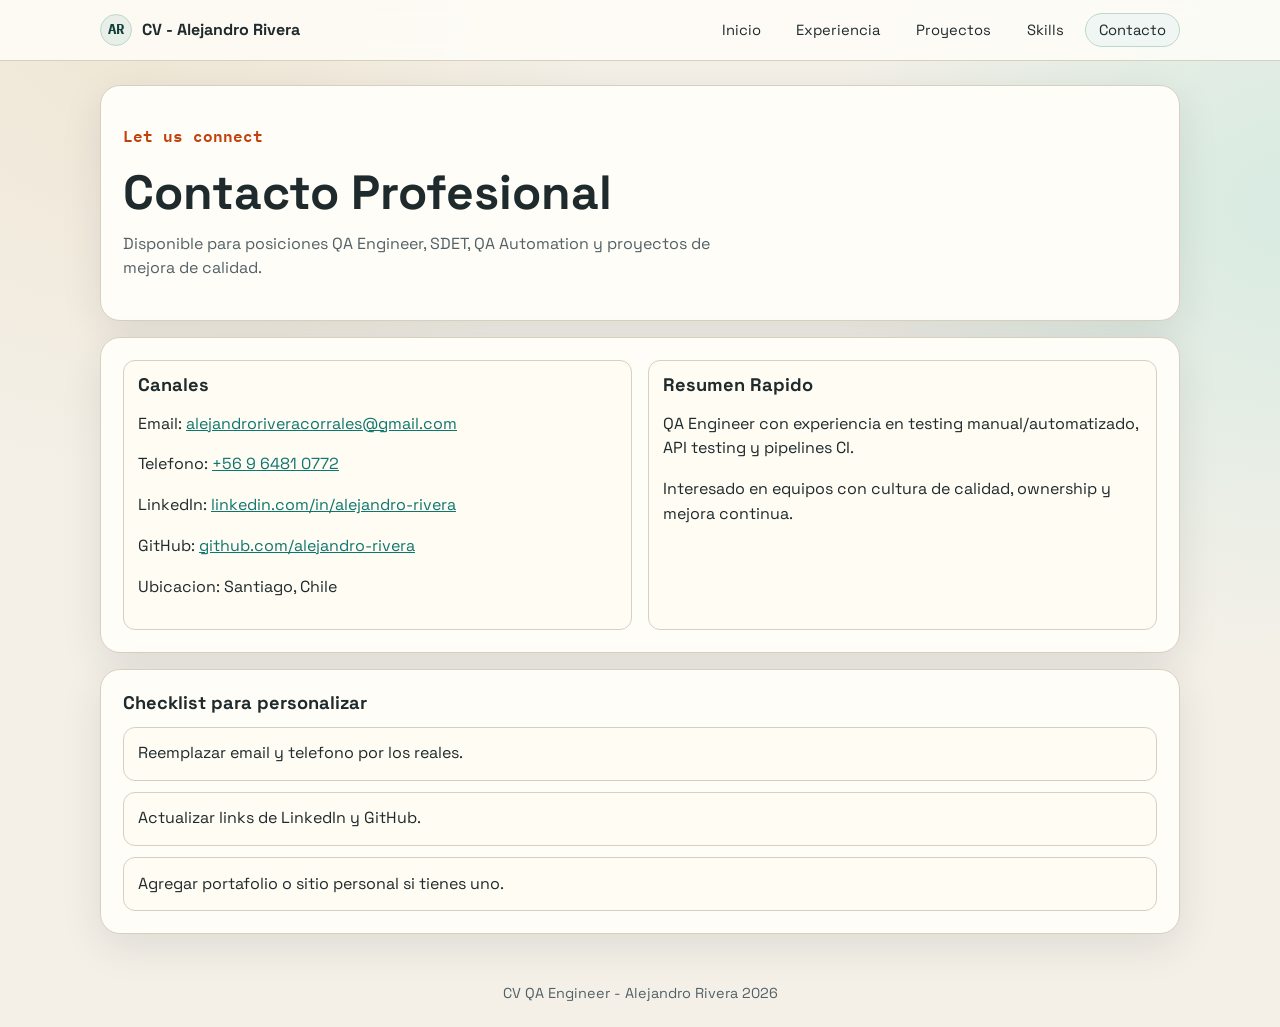
==== pages/contacto.html @ 0b3de355 "primera version de cv" ====
<!doctype html>
<html lang="es">
<head>
  <meta charset="UTF-8" />
  <meta name="viewport" content="width=device-width, initial-scale=1.0" />
  <title>Contacto | CV - Alejandro Rivera</title>
  <link rel="preconnect" href="https://fonts.googleapis.com" />
  <link rel="preconnect" href="https://fonts.gstatic.com" crossorigin />
  <link href="https://fonts.googleapis.com/css2?family=Space+Grotesk:wght@400;500;700&family=IBM+Plex+Mono:wght@400;600&display=swap" rel="stylesheet" />
  <link rel="stylesheet" href="../assets/css/styles.css" />
</head>
<body>
  <header class="site-header">
    <div class="container nav-row">
      <a class="brand" href="../index.html"><span class="brand-mark">AR</span> CV - Alejandro Rivera</a>
      <button class="nav-toggle" type="button">Menu</button>
      <nav class="nav-links">
        <a href="../index.html">Inicio</a>
        <a href="experiencia.html">Experiencia</a>
        <a href="proyectos.html">Proyectos</a>
        <a href="skills.html">Skills</a>
        <a class="active" href="contacto.html">Contacto</a>
      </nav>
    </div>
  </header>

  <main class="container page">
    <section class="card">
      <p class="accent">Let us connect</p>
      <h1>Contacto Profesional</h1>
      <p class="subtitle">Disponible para posiciones QA Engineer, SDET, QA Automation y proyectos de mejora de calidad.</p>
    </section>

    <section class="card grid-2">
      <article class="panel">
        <h2 class="section-title">Canales</h2>
        <p>Email: <a href="mailto:alejandroriveracorrales@gmail.com">alejandroriveracorrales@gmail.com</a></p>
        <p>Telefono: <a href="tel:+56964810772">+56 9 6481 0772</a></p>
        <p>LinkedIn: <a href="https://www.linkedin.com" target="_blank" rel="noreferrer">linkedin.com/in/alejandro-rivera</a></p>
        <p>GitHub: <a href="https://github.com" target="_blank" rel="noreferrer">github.com/alejandro-rivera</a></p>
        <p>Ubicacion: Santiago, Chile</p>
      </article>
      <article class="panel">
        <h2 class="section-title">Resumen Rapido</h2>
        <p>QA Engineer con experiencia en testing manual/automatizado, API testing y pipelines CI.</p>
        <p>Interesado en equipos con cultura de calidad, ownership y mejora continua.</p>
      </article>
    </section>

    <section class="card">
      <h2 class="section-title">Checklist para personalizar</h2>
      <ul class="list">
        <li class="timeline-item">Reemplazar email y telefono por los reales.</li>
        <li class="timeline-item">Actualizar links de LinkedIn y GitHub.</li>
        <li class="timeline-item">Agregar portafolio o sitio personal si tienes uno.</li>
      </ul>
    </section>
  </main>

  <footer class="site-footer"><p>CV QA Engineer - Alejandro Rivera <span data-year></span></p></footer>
  <script src="../assets/js/app.js"></script>
</body>
</html>
---- assets/css/styles.css ----
:root {
  --bg: #f4f0e8;
  --surface: #fffdf8;
  --ink: #1f2a2c;
  --muted: #536166;
  --line: #d6d0c1;
  --brand: #0f766e;
  --brand-2: #c2410c;
  --chip: #e8ece5;
  --shadow: 0 12px 40px rgba(31, 42, 44, 0.1);
}

* {
  box-sizing: border-box;
}

html,
body {
  margin: 0;
  padding: 0;
}

body {
  font-family: "Space Grotesk", "Segoe UI", sans-serif;
  color: var(--ink);
  line-height: 1.55;
  background:
    radial-gradient(circle at 10% 0%, #efe6d4 0%, transparent 32%),
    radial-gradient(circle at 100% 20%, #d8ebe2 0%, transparent 30%),
    var(--bg);
}

a {
  color: var(--brand);
}

.container {
  width: min(1080px, 92vw);
  margin: 0 auto;
}

.site-header {
  position: sticky;
  top: 0;
  backdrop-filter: blur(10px);
  background: color-mix(in srgb, var(--surface) 85%, transparent);
  border-bottom: 1px solid var(--line);
  z-index: 10;
}

.nav-row {
  display: flex;
  align-items: center;
  justify-content: space-between;
  gap: 1rem;
  padding: 0.8rem 0;
}

.brand {
  display: inline-flex;
  align-items: center;
  gap: 0.6rem;
  text-decoration: none;
  color: inherit;
  font-weight: 700;
}

.brand-mark {
  display: grid;
  place-items: center;
  width: 2rem;
  height: 2rem;
  border-radius: 50%;
  background: #e8efe8;
  border: 1px solid #bfd6cb;
  color: #123f39;
  font-family: "IBM Plex Mono", monospace;
  font-size: 0.85rem;
}

.nav-toggle {
  display: none;
  border: 1px solid var(--line);
  background: var(--surface);
  border-radius: 10px;
  padding: 0.38rem 0.6rem;
  font-family: "IBM Plex Mono", monospace;
}

.nav-links {
  display: flex;
  align-items: center;
  flex-wrap: wrap;
  gap: 0.5rem;
}

.nav-links a {
  text-decoration: none;
  color: var(--ink);
  border: 1px solid transparent;
  border-radius: 999px;
  padding: 0.3rem 0.8rem;
  font-size: 0.92rem;
}

.nav-links a:hover,
.nav-links a.active {
  border-color: #bfd6cb;
  background: #eff6f3;
}

.page {
  padding: 1.5rem 0 3rem;
  display: grid;
  gap: 1rem;
}

.card {
  background: var(--surface);
  border: 1px solid var(--line);
  border-radius: 20px;
  padding: 1.4rem;
  box-shadow: var(--shadow);
  opacity: 0;
  transform: translateY(10px);
  animation: reveal 0.5s ease forwards;
}

.card:nth-child(2) {
  animation-delay: 0.08s;
}

.card:nth-child(3) {
  animation-delay: 0.16s;
}

.card:nth-child(4) {
  animation-delay: 0.24s;
}

.hero {
  display: grid;
  grid-template-columns: 1.1fr 0.9fr;
  gap: 1rem;
  position: relative;
  overflow: hidden;
}

.hero::after {
  content: "QA";
  position: absolute;
  right: 1rem;
  top: -0.8rem;
  font-family: "IBM Plex Mono", monospace;
  font-size: clamp(3rem, 11vw, 6rem);
  color: rgba(15, 118, 110, 0.08);
  font-weight: 600;
  pointer-events: none;
}

h1,
h2,
h3,
h4 {
  margin: 0;
  line-height: 1.15;
}

h1 {
  font-size: clamp(1.9rem, 5vw, 3rem);
}

.section-title {
  margin-bottom: 0.8rem;
  font-size: 1.14rem;
}

.subtitle {
  margin-top: 0.7rem;
  color: var(--muted);
  max-width: 62ch;
}

.accent {
  color: var(--brand-2);
  font-family: "IBM Plex Mono", monospace;
  font-weight: 600;
}

.meta {
  margin-top: 1rem;
  display: flex;
  flex-wrap: wrap;
  gap: 0.55rem;
  font-family: "IBM Plex Mono", monospace;
  font-size: 0.86rem;
}

.chip {
  background: var(--chip);
  border: 1px solid #c9d2ca;
  border-radius: 999px;
  padding: 0.33rem 0.7rem;
}

.status {
  align-self: center;
  justify-self: end;
  text-align: right;
  border-left: 1px dashed var(--line);
  padding-left: 1rem;
}

.status p {
  margin: 0.35rem 0;
  color: var(--muted);
}

.grid-2 {
  display: grid;
  grid-template-columns: repeat(2, minmax(0, 1fr));
  gap: 1rem;
}

.grid-3 {
  display: grid;
  grid-template-columns: repeat(3, minmax(0, 1fr));
  gap: 0.8rem;
}

.list {
  list-style: none;
  margin: 0;
  padding: 0;
  display: grid;
  gap: 0.7rem;
}

.timeline-item,
.panel {
  border: 1px solid var(--line);
  border-radius: 12px;
  padding: 0.85rem;
  background: #fffcf4;
}

.timeline-item small,
.panel small,
.mono {
  color: var(--muted);
  font-family: "IBM Plex Mono", monospace;
}

.skills {
  display: flex;
  flex-wrap: wrap;
  gap: 0.5rem;
}

.skill {
  border: 1px solid #bfd6cb;
  background: #eff6f3;
  color: #123f39;
  border-radius: 10px;
  padding: 0.4rem 0.62rem;
  font-size: 0.9rem;
}

.site-footer {
  margin: 0 auto 1.4rem;
  width: min(1080px, 92vw);
  color: var(--muted);
  font-size: 0.9rem;
}

.site-footer p {
  margin: 0;
  text-align: center;
}

@keyframes reveal {
  to {
    opacity: 1;
    transform: translateY(0);
  }
}

@media (max-width: 900px) {
  .hero,
  .grid-2,
  .grid-3 {
    grid-template-columns: 1fr;
  }

  .status {
    justify-self: start;
    text-align: left;
    border-left: 0;
    border-top: 1px dashed var(--line);
    padding-left: 0;
    padding-top: 0.8rem;
  }
}

@media (max-width: 760px) {
  .nav-toggle {
    display: inline-block;
  }

  .nav-links {
    display: none;
    width: 100%;
    padding-top: 0.5rem;
  }

  .nav-links.open {
    display: flex;
  }

  .nav-row {
    flex-wrap: wrap;
  }
}
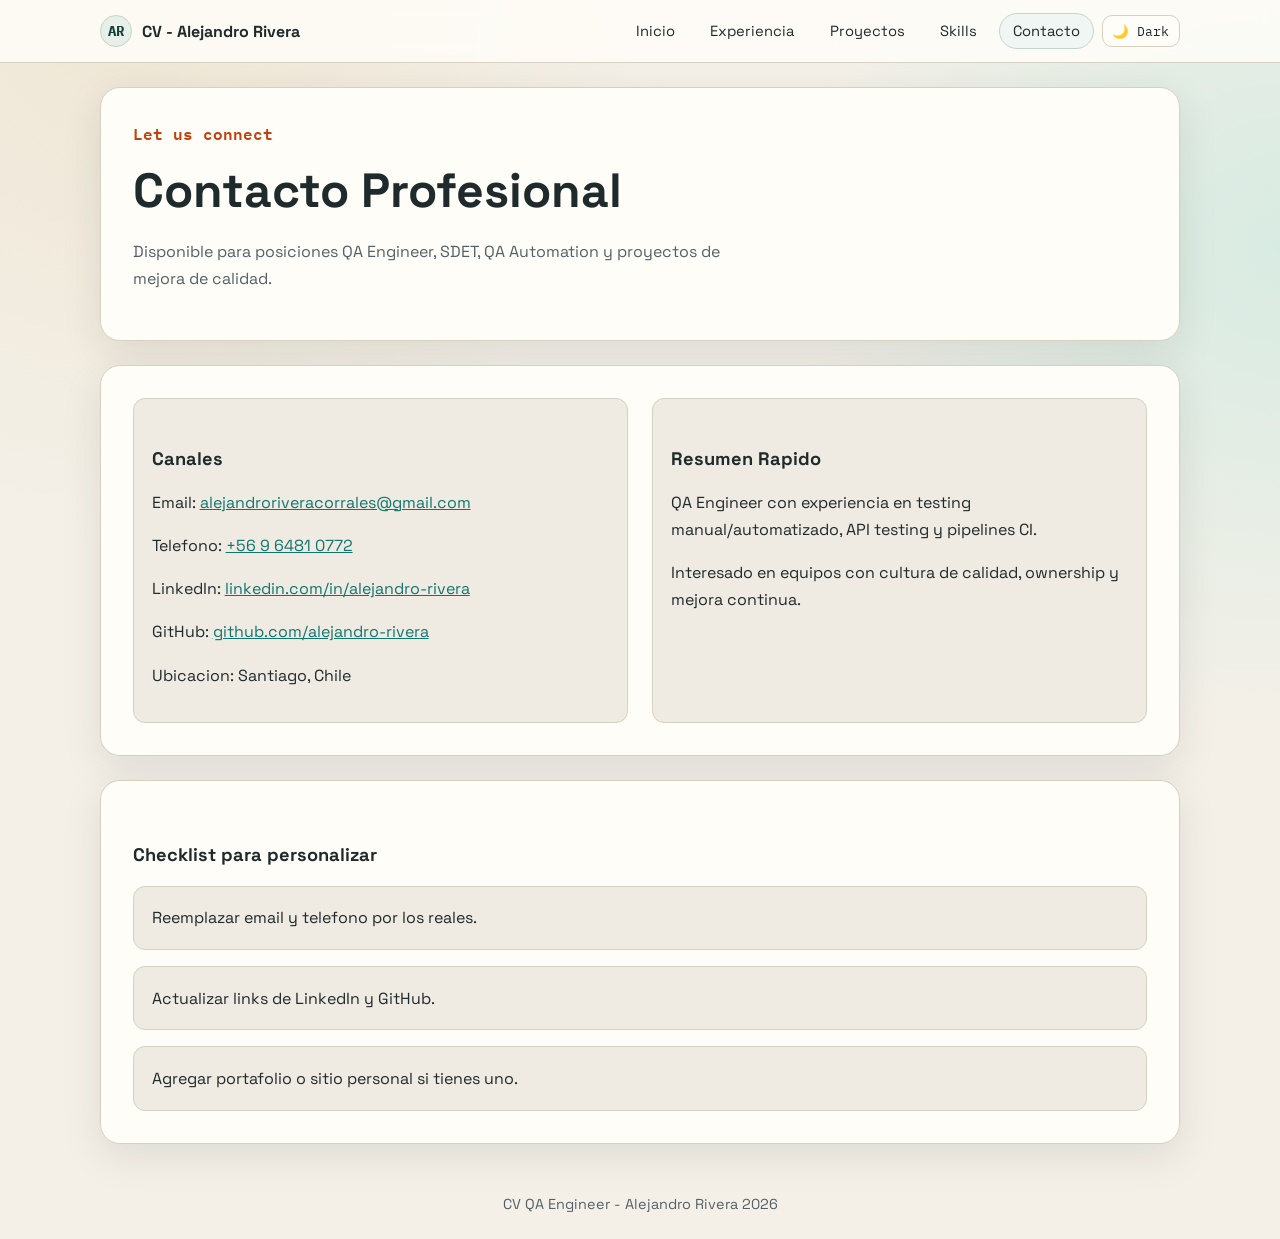
==== commit 86f4b89f: "version 2 del cv" ====
--- a/pages/contacto.html
+++ b/pages/contacto.html
@@ -14,13 +14,16 @@
     <div class="container nav-row">
       <a class="brand" href="../index.html"><span class="brand-mark">AR</span> CV - Alejandro Rivera</a>
       <button class="nav-toggle" type="button">Menu</button>
-      <nav class="nav-links">
-        <a href="../index.html">Inicio</a>
-        <a href="experiencia.html">Experiencia</a>
-        <a href="proyectos.html">Proyectos</a>
-        <a href="skills.html">Skills</a>
-        <a class="active" href="contacto.html">Contacto</a>
-      </nav>
+      <div style="display: flex; align-items: center;">
+        <nav class="nav-links">
+          <a href="../index.html">Inicio</a>
+          <a href="experiencia.html">Experiencia</a>
+          <a href="proyectos.html">Proyectos</a>
+          <a href="skills.html">Skills</a>
+          <a class="active" href="contacto.html">Contacto</a>
+        </nav>
+        <button class="theme-toggle" type="button">🌙 Dark</button>
+      </div>
     </div>
   </header>
 
--- a/assets/css/styles.css
+++ b/assets/css/styles.css
@@ -7,7 +7,37 @@
   --brand: #0f766e;
   --brand-2: #c2410c;
   --chip: #e8ece5;
+  --chip-border: #c9d2ca;
+  --skill-bg: #eff6f3;
+  --skill-text: #123f39;
+  --skill-border: #bfd6cb;
+  --mark-bg: #e8efe8;
+  --mark-border: #bfd6cb;
+  --mark-text: #123f39;
+  --nav-hover-bg: #eff6f3;
+  --nav-hover-border: #bfd6cb;
   --shadow: 0 12px 40px rgba(31, 42, 44, 0.1);
+}
+
+[data-theme="dark"] {
+  --bg: #0f1419;
+  --surface: #1a202c;
+  --ink: #e8ecf1;
+  --muted: #a8b5c4;
+  --line: #3a4556;
+  --brand: #4dd0d0;
+  --brand-2: #ff9966;
+  --chip: #2d3a4a;
+  --chip-border: #4a5a68;
+  --skill-bg: #1f3a36;
+  --skill-text: #7ce5e1;
+  --skill-border: #3a6663;
+  --mark-bg: #2d3a4a;
+  --mark-border: #4a5a68;
+  --mark-text: #7ce5e1;
+  --nav-hover-bg: #2d3a4a;
+  --nav-hover-border: #4dd0d0;
+  --shadow: 0 12px 40px rgba(0, 0, 0, 0.3);
 }
 
 * {
@@ -23,7 +53,7 @@
 body {
   font-family: "Space Grotesk", "Segoe UI", sans-serif;
   color: var(--ink);
-  line-height: 1.55;
+  line-height: 1.7;
   background:
     radial-gradient(circle at 10% 0%, #efe6d4 0%, transparent 32%),
     radial-gradient(circle at 100% 20%, #d8ebe2 0%, transparent 30%),
@@ -32,6 +62,10 @@
 
 a {
   color: var(--brand);
+}
+
+p {
+  margin: 0 0 1rem 0;
 }
 
 .container {
@@ -71,20 +105,37 @@
   width: 2rem;
   height: 2rem;
   border-radius: 50%;
-  background: #e8efe8;
-  border: 1px solid #bfd6cb;
-  color: #123f39;
+  background: var(--mark-bg);
+  border: 1px solid var(--mark-border);
+  color: var(--mark-text);
   font-family: "IBM Plex Mono", monospace;
   font-size: 0.85rem;
 }
 
-.nav-toggle {
-  display: none;
+.nav-toggle,
+.theme-toggle {
   border: 1px solid var(--line);
   background: var(--surface);
   border-radius: 10px;
   padding: 0.38rem 0.6rem;
   font-family: "IBM Plex Mono", monospace;
+  color: var(--ink);
+  cursor: pointer;
+  transition: all 0.2s ease;
+}
+
+.nav-toggle {
+  display: none;
+}
+
+.theme-toggle {
+  display: inline-block;
+  margin-left: 0.5rem;
+}
+
+.theme-toggle:hover {
+  border-color: var(--brand);
+  background: color-mix(in srgb, var(--surface) 70%, var(--brand));
 }
 
 .nav-links {
@@ -105,21 +156,21 @@
 
 .nav-links a:hover,
 .nav-links a.active {
-  border-color: #bfd6cb;
-  background: #eff6f3;
+  border-color: var(--nav-hover-border);
+  background: var(--nav-hover-bg);
 }
 
 .page {
   padding: 1.5rem 0 3rem;
   display: grid;
-  gap: 1rem;
+  gap: 1.5rem;
 }
 
 .card {
   background: var(--surface);
   border: 1px solid var(--line);
   border-radius: 20px;
-  padding: 1.4rem;
+  padding: 2rem;
   box-shadow: var(--shadow);
   opacity: 0;
   transform: translateY(10px);
@@ -162,16 +213,18 @@
 h2,
 h3,
 h4 {
-  margin: 0;
+  margin: 0 0 1rem 0;
   line-height: 1.15;
 }
 
 h1 {
   font-size: clamp(1.9rem, 5vw, 3rem);
+  margin-bottom: 1.2rem;
 }
 
 .section-title {
-  margin-bottom: 0.8rem;
+  margin-top: 2rem;
+  margin-bottom: 1.2rem;
   font-size: 1.14rem;
 }
 
@@ -198,7 +251,7 @@
 
 .chip {
   background: var(--chip);
-  border: 1px solid #c9d2ca;
+  border: 1px solid var(--chip-border);
   border-radius: 999px;
   padding: 0.33rem 0.7rem;
 }
@@ -219,13 +272,13 @@
 .grid-2 {
   display: grid;
   grid-template-columns: repeat(2, minmax(0, 1fr));
-  gap: 1rem;
+  gap: 1.5rem;
 }
 
 .grid-3 {
   display: grid;
   grid-template-columns: repeat(3, minmax(0, 1fr));
-  gap: 0.8rem;
+  gap: 1.2rem;
 }
 
 .list {
@@ -233,15 +286,15 @@
   margin: 0;
   padding: 0;
   display: grid;
-  gap: 0.7rem;
+  gap: 1rem;
 }
 
 .timeline-item,
 .panel {
   border: 1px solid var(--line);
   border-radius: 12px;
-  padding: 0.85rem;
-  background: #fffcf4;
+  padding: 1.1rem;
+  background: color-mix(in srgb, var(--surface) 60%, var(--line));
 }
 
 .timeline-item small,
@@ -258,9 +311,9 @@
 }
 
 .skill {
-  border: 1px solid #bfd6cb;
-  background: #eff6f3;
-  color: #123f39;
+  border: 1px solid var(--skill-border);
+  background: var(--skill-bg);
+  color: var(--skill-text);
   border-radius: 10px;
   padding: 0.4rem 0.62rem;
   font-size: 0.9rem;
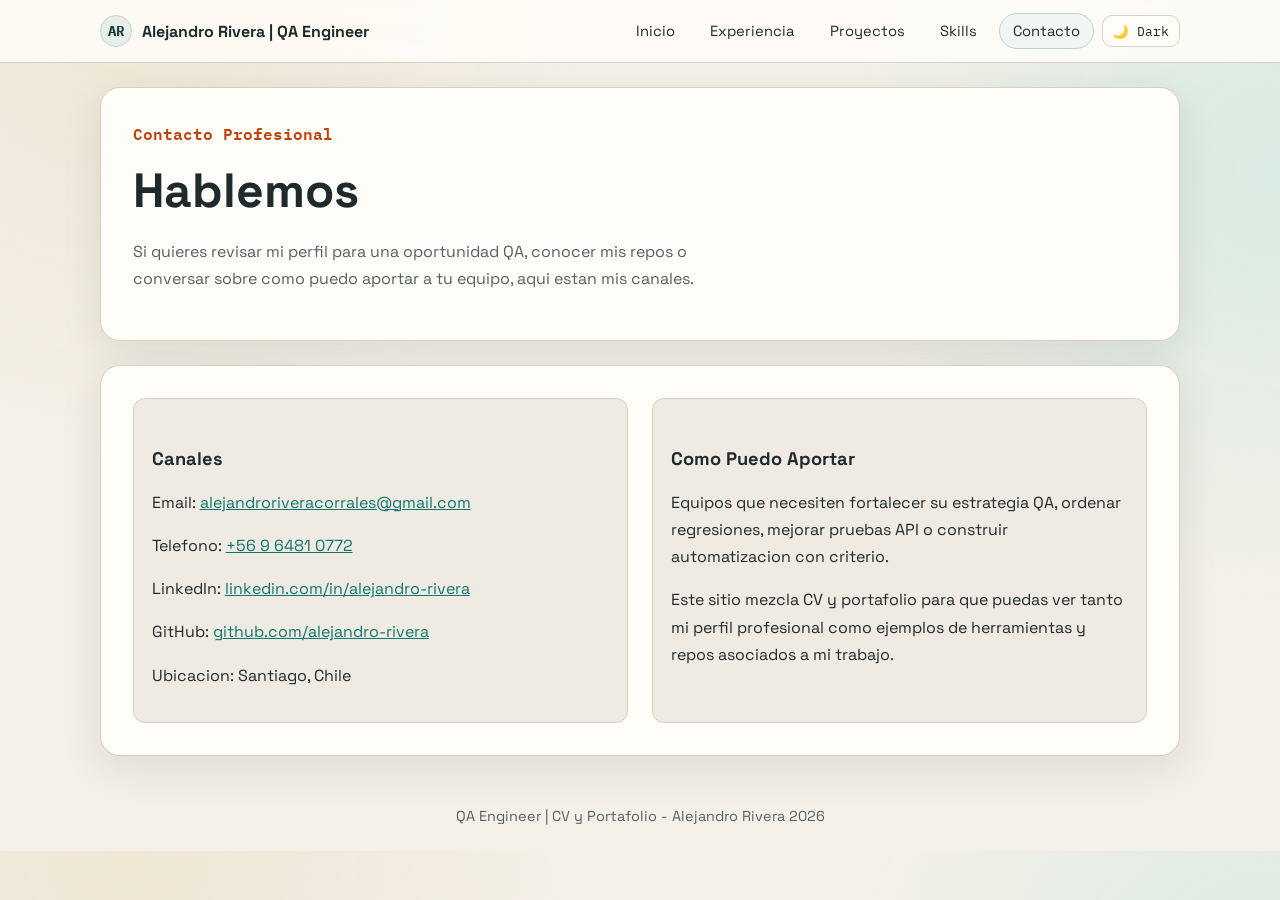
==== commit d81f2836: "version 3 del cv" ====
--- a/pages/contacto.html
+++ b/pages/contacto.html
@@ -3,7 +3,7 @@
 <head>
   <meta charset="UTF-8" />
   <meta name="viewport" content="width=device-width, initial-scale=1.0" />
-  <title>Contacto | CV - Alejandro Rivera</title>
+  <title>Contacto | CV y Portafolio - Alejandro Rivera</title>
   <link rel="preconnect" href="https://fonts.googleapis.com" />
   <link rel="preconnect" href="https://fonts.gstatic.com" crossorigin />
   <link href="https://fonts.googleapis.com/css2?family=Space+Grotesk:wght@400;500;700&family=IBM+Plex+Mono:wght@400;600&display=swap" rel="stylesheet" />
@@ -12,7 +12,7 @@
 <body>
   <header class="site-header">
     <div class="container nav-row">
-      <a class="brand" href="../index.html"><span class="brand-mark">AR</span> CV - Alejandro Rivera</a>
+      <a class="brand" href="../index.html"><span class="brand-mark">AR</span> Alejandro Rivera | QA Engineer</a>
       <button class="nav-toggle" type="button">Menu</button>
       <div style="display: flex; align-items: center;">
         <nav class="nav-links">
@@ -29,9 +29,9 @@
 
   <main class="container page">
     <section class="card">
-      <p class="accent">Let us connect</p>
-      <h1>Contacto Profesional</h1>
-      <p class="subtitle">Disponible para posiciones QA Engineer, SDET, QA Automation y proyectos de mejora de calidad.</p>
+      <p class="accent">Contacto Profesional</p>
+      <h1>Hablemos</h1>
+      <p class="subtitle">Si quieres revisar mi perfil para una oportunidad QA, conocer mis repos o conversar sobre como puedo aportar a tu equipo, aqui estan mis canales.</p>
     </section>
 
     <section class="card grid-2">
@@ -44,23 +44,15 @@
         <p>Ubicacion: Santiago, Chile</p>
       </article>
       <article class="panel">
-        <h2 class="section-title">Resumen Rapido</h2>
-        <p>QA Engineer con experiencia en testing manual/automatizado, API testing y pipelines CI.</p>
-        <p>Interesado en equipos con cultura de calidad, ownership y mejora continua.</p>
+        <h2 class="section-title">Como Puedo Aportar</h2>
+        <p>Equipos que necesiten fortalecer su estrategia QA, ordenar regresiones, mejorar pruebas API o construir automatizacion con criterio.</p>
+        <p>Este sitio mezcla CV y portafolio para que puedas ver tanto mi perfil profesional como ejemplos de herramientas y repos asociados a mi trabajo.</p>
       </article>
     </section>
 
-    <section class="card">
-      <h2 class="section-title">Checklist para personalizar</h2>
-      <ul class="list">
-        <li class="timeline-item">Reemplazar email y telefono por los reales.</li>
-        <li class="timeline-item">Actualizar links de LinkedIn y GitHub.</li>
-        <li class="timeline-item">Agregar portafolio o sitio personal si tienes uno.</li>
-      </ul>
-    </section>
   </main>
 
-  <footer class="site-footer"><p>CV QA Engineer - Alejandro Rivera <span data-year></span></p></footer>
+  <footer class="site-footer"><p>QA Engineer | CV y Portafolio - Alejandro Rivera <span data-year></span></p></footer>
   <script src="../assets/js/app.js"></script>
 </body>
 </html>
--- a/assets/css/styles.css
+++ b/assets/css/styles.css
@@ -191,10 +191,31 @@
 
 .hero {
   display: grid;
-  grid-template-columns: 1.1fr 0.9fr;
+  grid-template-columns: minmax(0, 1.15fr) 260px minmax(220px, 0.75fr);
   gap: 1rem;
   position: relative;
   overflow: hidden;
+}
+
+.hero-photo {
+  margin: 0;
+  align-self: center;
+  justify-self: center;
+  width: min(100%, 260px);
+  aspect-ratio: 4 / 5;
+  border-radius: 24px;
+  overflow: hidden;
+  border: 1px solid var(--line);
+  background: color-mix(in srgb, var(--surface) 70%, var(--line));
+  box-shadow: var(--shadow);
+}
+
+.hero-photo img {
+  display: block;
+  width: 100%;
+  height: 100%;
+  object-fit: cover;
+  object-position: center;
 }
 
 .hero::after {
@@ -203,7 +224,7 @@
   right: 1rem;
   top: -0.8rem;
   font-family: "IBM Plex Mono", monospace;
-  font-size: clamp(3rem, 11vw, 6rem);
+  font-size: clamp(3rem, 9vw, 5.2rem);
   color: rgba(15, 118, 110, 0.08);
   font-weight: 600;
   pointer-events: none;
@@ -308,6 +329,42 @@
   display: flex;
   flex-wrap: wrap;
   gap: 0.5rem;
+}
+
+.repo-grid {
+  display: grid;
+  grid-template-columns: repeat(2, minmax(0, 1fr));
+  gap: 1rem;
+}
+
+.repo-card {
+  border: 1px solid var(--line);
+  border-radius: 14px;
+  padding: 1.2rem;
+  background: color-mix(in srgb, var(--surface) 72%, var(--line));
+}
+
+.repo-card h3 {
+  margin-bottom: 0.7rem;
+}
+
+.repo-card p {
+  color: var(--muted);
+}
+
+.repo-meta {
+  display: flex;
+  flex-wrap: wrap;
+  gap: 0.5rem;
+  margin: 0.8rem 0 1rem;
+}
+
+.repo-link {
+  display: inline-flex;
+  align-items: center;
+  gap: 0.35rem;
+  font-weight: 600;
+  text-decoration: none;
 }
 
 .skill {
@@ -341,8 +398,18 @@
 @media (max-width: 900px) {
   .hero,
   .grid-2,
-  .grid-3 {
+  .grid-3,
+  .repo-grid {
     grid-template-columns: 1fr;
+  }
+
+  .hero-photo {
+    width: min(100%, 320px);
+    order: -1;
+  }
+
+  .hero::after {
+    display: none;
   }
 
   .status {
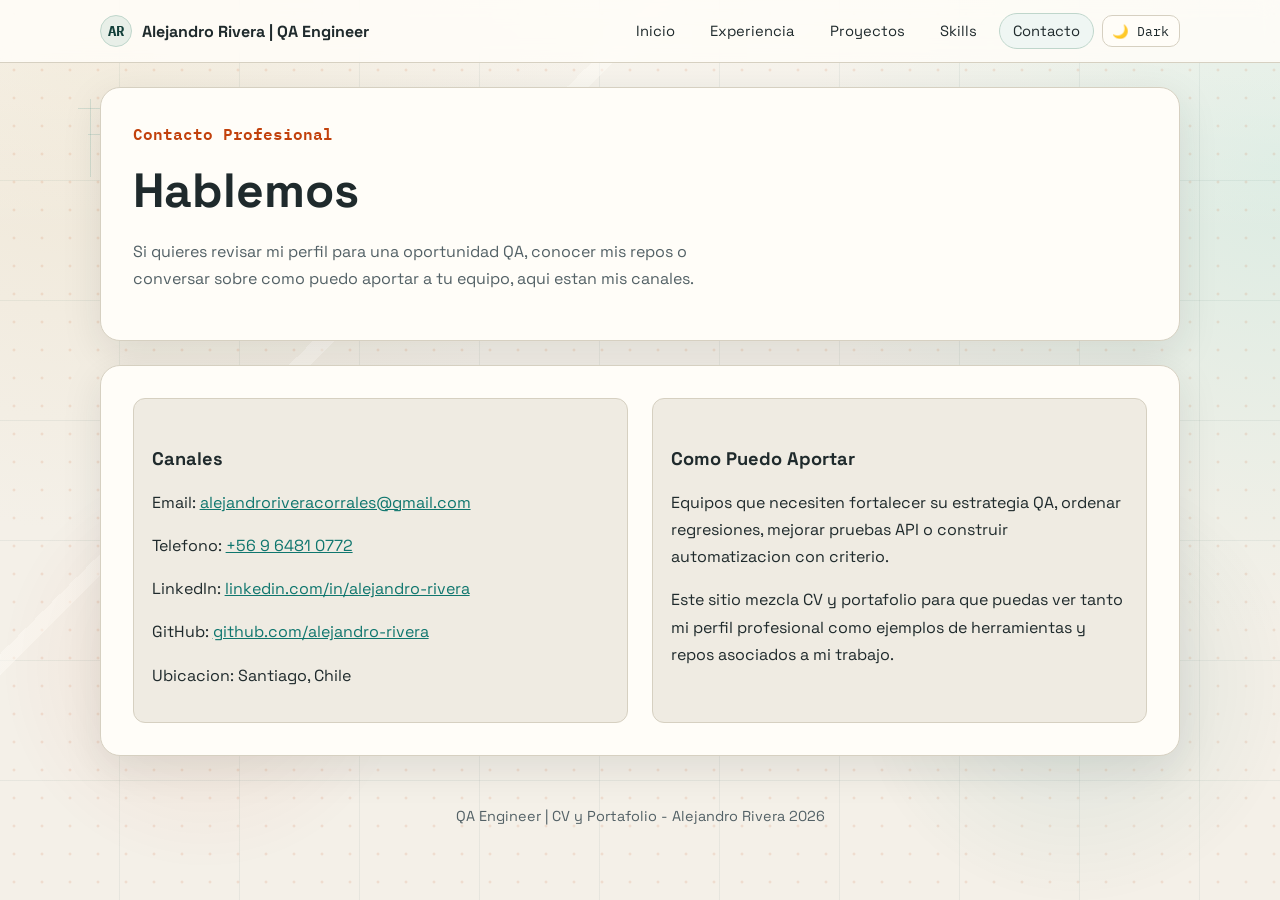
==== commit cec5c844: "actualizacion 15/03" ====
--- a/pages/contacto.html
+++ b/pages/contacto.html
@@ -7,7 +7,7 @@
   <link rel="preconnect" href="https://fonts.googleapis.com" />
   <link rel="preconnect" href="https://fonts.gstatic.com" crossorigin />
   <link href="https://fonts.googleapis.com/css2?family=Space+Grotesk:wght@400;500;700&family=IBM+Plex+Mono:wght@400;600&display=swap" rel="stylesheet" />
-  <link rel="stylesheet" href="../assets/css/styles.css" />
+  <link rel="stylesheet" href="../assets/css/styles.css?v=5" />
 </head>
 <body>
   <header class="site-header">
@@ -53,6 +53,6 @@
   </main>
 
   <footer class="site-footer"><p>QA Engineer | CV y Portafolio - Alejandro Rivera <span data-year></span></p></footer>
-  <script src="../assets/js/app.js"></script>
+  <script src="../assets/js/app.js?v=4"></script>
 </body>
 </html>
--- a/assets/css/styles.css
+++ b/assets/css/styles.css
@@ -17,6 +17,12 @@
   --nav-hover-bg: #eff6f3;
   --nav-hover-border: #bfd6cb;
   --shadow: 0 12px 40px rgba(31, 42, 44, 0.1);
+  --bg-orb-a: rgba(239, 230, 212, 0.92);
+  --bg-orb-b: rgba(216, 235, 226, 0.86);
+  --bg-grid: rgba(18, 63, 57, 0.07);
+  --bg-grid-strong: rgba(15, 118, 110, 0.14);
+  --bg-dot: rgba(194, 65, 12, 0.14);
+  --bg-panel: rgba(255, 253, 248, 0.5);
 }
 
 [data-theme="dark"] {
@@ -38,6 +44,12 @@
   --nav-hover-bg: #2d3a4a;
   --nav-hover-border: #4dd0d0;
   --shadow: 0 12px 40px rgba(0, 0, 0, 0.3);
+  --bg-orb-a: rgba(23, 52, 61, 0.72);
+  --bg-orb-b: rgba(36, 63, 54, 0.66);
+  --bg-grid: rgba(124, 229, 225, 0.08);
+  --bg-grid-strong: rgba(77, 208, 208, 0.18);
+  --bg-dot: rgba(255, 153, 102, 0.14);
+  --bg-panel: rgba(20, 27, 34, 0.46);
 }
 
 * {
@@ -51,13 +63,53 @@
 }
 
 body {
+  position: relative;
+  min-height: 100vh;
+  overflow-x: hidden;
+  isolation: isolate;
   font-family: "Space Grotesk", "Segoe UI", sans-serif;
   color: var(--ink);
   line-height: 1.7;
   background:
-    radial-gradient(circle at 10% 0%, #efe6d4 0%, transparent 32%),
-    radial-gradient(circle at 100% 20%, #d8ebe2 0%, transparent 30%),
+    linear-gradient(180deg, color-mix(in srgb, var(--surface) 34%, transparent), transparent 26%),
+    radial-gradient(circle at 8% 4%, var(--bg-orb-a) 0%, transparent 34%),
+    radial-gradient(circle at 100% 18%, var(--bg-orb-b) 0%, transparent 32%),
     var(--bg);
+}
+
+body::before,
+body::after {
+  content: "";
+  position: fixed;
+  inset: 0;
+  pointer-events: none;
+  z-index: -1;
+}
+
+body::before {
+  background:
+    radial-gradient(circle, var(--bg-dot) 0 1.1px, transparent 1.8px) 0 0 / 28px 28px,
+    repeating-linear-gradient(90deg, transparent 0 119px, var(--bg-grid) 119px 120px),
+    repeating-linear-gradient(0deg, transparent 0 119px, var(--bg-grid) 119px 120px);
+  opacity: 0.8;
+}
+
+body::after {
+  background:
+    linear-gradient(var(--bg-grid-strong), var(--bg-grid-strong)) 7% 12% / 160px 1px no-repeat,
+    linear-gradient(var(--bg-grid-strong), var(--bg-grid-strong)) 7% 12% / 1px 78px no-repeat,
+    linear-gradient(var(--bg-grid-strong), var(--bg-grid-strong)) 7% calc(12% + 26px) / 22px 1px no-repeat,
+    linear-gradient(var(--bg-grid-strong), var(--bg-grid-strong)) calc(7% + 34px) calc(12% + 26px) / 48px 1px no-repeat,
+    linear-gradient(var(--bg-grid-strong), var(--bg-grid-strong)) 90% 24% / 1px 98px no-repeat,
+    linear-gradient(var(--bg-grid-strong), var(--bg-grid-strong)) calc(90% - 132px) calc(24% + 97px) / 132px 1px no-repeat,
+    linear-gradient(var(--bg-grid-strong), var(--bg-grid-strong)) calc(90% - 92px) calc(24% + 54px) / 54px 1px no-repeat,
+    linear-gradient(var(--bg-grid-strong), var(--bg-grid-strong)) 11% 82% / 122px 1px no-repeat,
+    linear-gradient(var(--bg-grid-strong), var(--bg-grid-strong)) 11% 82% / 1px 52px no-repeat,
+    linear-gradient(var(--bg-grid-strong), var(--bg-grid-strong)) calc(11% + 23px) calc(82% + 18px) / 68px 1px no-repeat,
+    radial-gradient(circle at 84% 76%, color-mix(in srgb, var(--brand) 10%, transparent) 0, transparent 18%),
+    radial-gradient(circle at 16% 74%, color-mix(in srgb, var(--brand-2) 8%, transparent) 0, transparent 17%),
+    linear-gradient(135deg, transparent 0 30%, var(--bg-panel) 30% 31%, transparent 31% 100%);
+  opacity: 0.95;
 }
 
 a {
@@ -191,31 +243,59 @@
 
 .hero {
   display: grid;
-  grid-template-columns: minmax(0, 1.15fr) 260px minmax(220px, 0.75fr);
+  grid-template-columns: minmax(0, 1.15fr) 290px minmax(220px, 0.75fr);
   gap: 1rem;
   position: relative;
   overflow: hidden;
 }
 
 .hero-photo {
+  position: relative;
   margin: 0;
   align-self: center;
   justify-self: center;
-  width: min(100%, 260px);
+  width: min(100%, 292px);
   aspect-ratio: 4 / 5;
+  border-radius: 28px;
+  overflow: hidden;
+  padding: 0.55rem;
+  border: 1px solid color-mix(in srgb, var(--surface) 82%, var(--line));
+  background:
+    linear-gradient(180deg, color-mix(in srgb, var(--surface) 98%, white), color-mix(in srgb, var(--surface) 86%, var(--line)));
+  box-shadow:
+    0 18px 34px rgba(15, 23, 42, 0.1),
+    0 4px 12px rgba(15, 118, 110, 0.05);
+}
+
+.hero-photo::before {
+  content: "";
+  position: absolute;
+  inset: -12px;
+  border-radius: 36px;
+  background: radial-gradient(circle, color-mix(in srgb, var(--brand) 8%, transparent) 0%, transparent 70%);
+  z-index: -1;
+}
+
+.hero-photo::after {
+  content: "";
+  position: absolute;
+  inset: 0.5rem;
   border-radius: 24px;
-  overflow: hidden;
-  border: 1px solid var(--line);
-  background: color-mix(in srgb, var(--surface) 70%, var(--line));
-  box-shadow: var(--shadow);
+  border: 1px solid color-mix(in srgb, var(--surface) 94%, var(--line));
+  box-shadow: inset 0 0 0 1px rgba(255, 255, 255, 0.55);
+  pointer-events: none;
 }
 
 .hero-photo img {
   display: block;
   width: 100%;
   height: 100%;
+  border-radius: 24px;
   object-fit: cover;
-  object-position: center;
+  object-position: center 12%;
+  transform: scale(1.02);
+  filter: contrast(1.03) saturate(1.02) brightness(1.01);
+  image-rendering: auto;
 }
 
 .hero::after {
@@ -318,6 +398,17 @@
   background: color-mix(in srgb, var(--surface) 60%, var(--line));
 }
 
+.timeline-bullets {
+  margin: 0.55rem 0 0 0;
+  padding-left: 1.3rem;
+  list-style: disc;
+  display: grid;
+  gap: 0.25rem;
+  color: var(--muted);
+  font-size: 0.93rem;
+  line-height: 1.55;
+}
+
 .timeline-item small,
 .panel small,
 .mono {
@@ -329,6 +420,7 @@
   display: flex;
   flex-wrap: wrap;
   gap: 0.5rem;
+  align-items: flex-start;
 }
 
 .repo-grid {
@@ -368,12 +460,54 @@
 }
 
 .skill {
+  appearance: none;
   border: 1px solid var(--skill-border);
   background: var(--skill-bg);
   color: var(--skill-text);
   border-radius: 10px;
   padding: 0.4rem 0.62rem;
   font-size: 0.9rem;
+  font-family: inherit;
+  line-height: 1.3;
+  cursor: default;
+  transition: transform 0.18s ease, border-color 0.18s ease, box-shadow 0.18s ease;
+}
+
+.skill[data-tooltip] {
+  cursor: help;
+}
+
+.skill[data-tooltip]:hover,
+.skill[data-tooltip]:focus-visible {
+  border-color: var(--brand);
+  box-shadow: 0 10px 24px rgba(15, 118, 110, 0.16);
+  outline: none;
+  transform: translateY(-1px);
+}
+
+.skill-tooltip {
+  position: fixed;
+  left: 0;
+  top: 0;
+  z-index: 1000;
+  width: min(320px, calc(100vw - 2rem));
+  padding: 0.9rem 1rem;
+  border: 1px solid color-mix(in srgb, var(--brand) 45%, var(--line));
+  border-radius: 14px;
+  background: color-mix(in srgb, var(--surface) 92%, var(--brand));
+  color: var(--ink);
+  box-shadow: 0 16px 36px rgba(15, 23, 42, 0.2);
+  font-size: 0.92rem;
+  line-height: 1.55;
+  pointer-events: none;
+  opacity: 0;
+  transform: translateY(6px);
+  transition: opacity 0.18s ease, transform 0.18s ease;
+}
+
+.skill-tooltip.is-visible {
+  opacity: 1;
+  transform: translateY(0);
 }
 
 .site-footer {
@@ -404,7 +538,7 @@
   }
 
   .hero-photo {
-    width: min(100%, 320px);
+    width: min(100%, 260px);
     order: -1;
   }
 
@@ -423,6 +557,11 @@
 }
 
 @media (max-width: 760px) {
+  .skill-tooltip {
+    width: min(280px, calc(100vw - 1.5rem));
+    font-size: 0.88rem;
+  }
+
   .nav-toggle {
     display: inline-block;
   }
